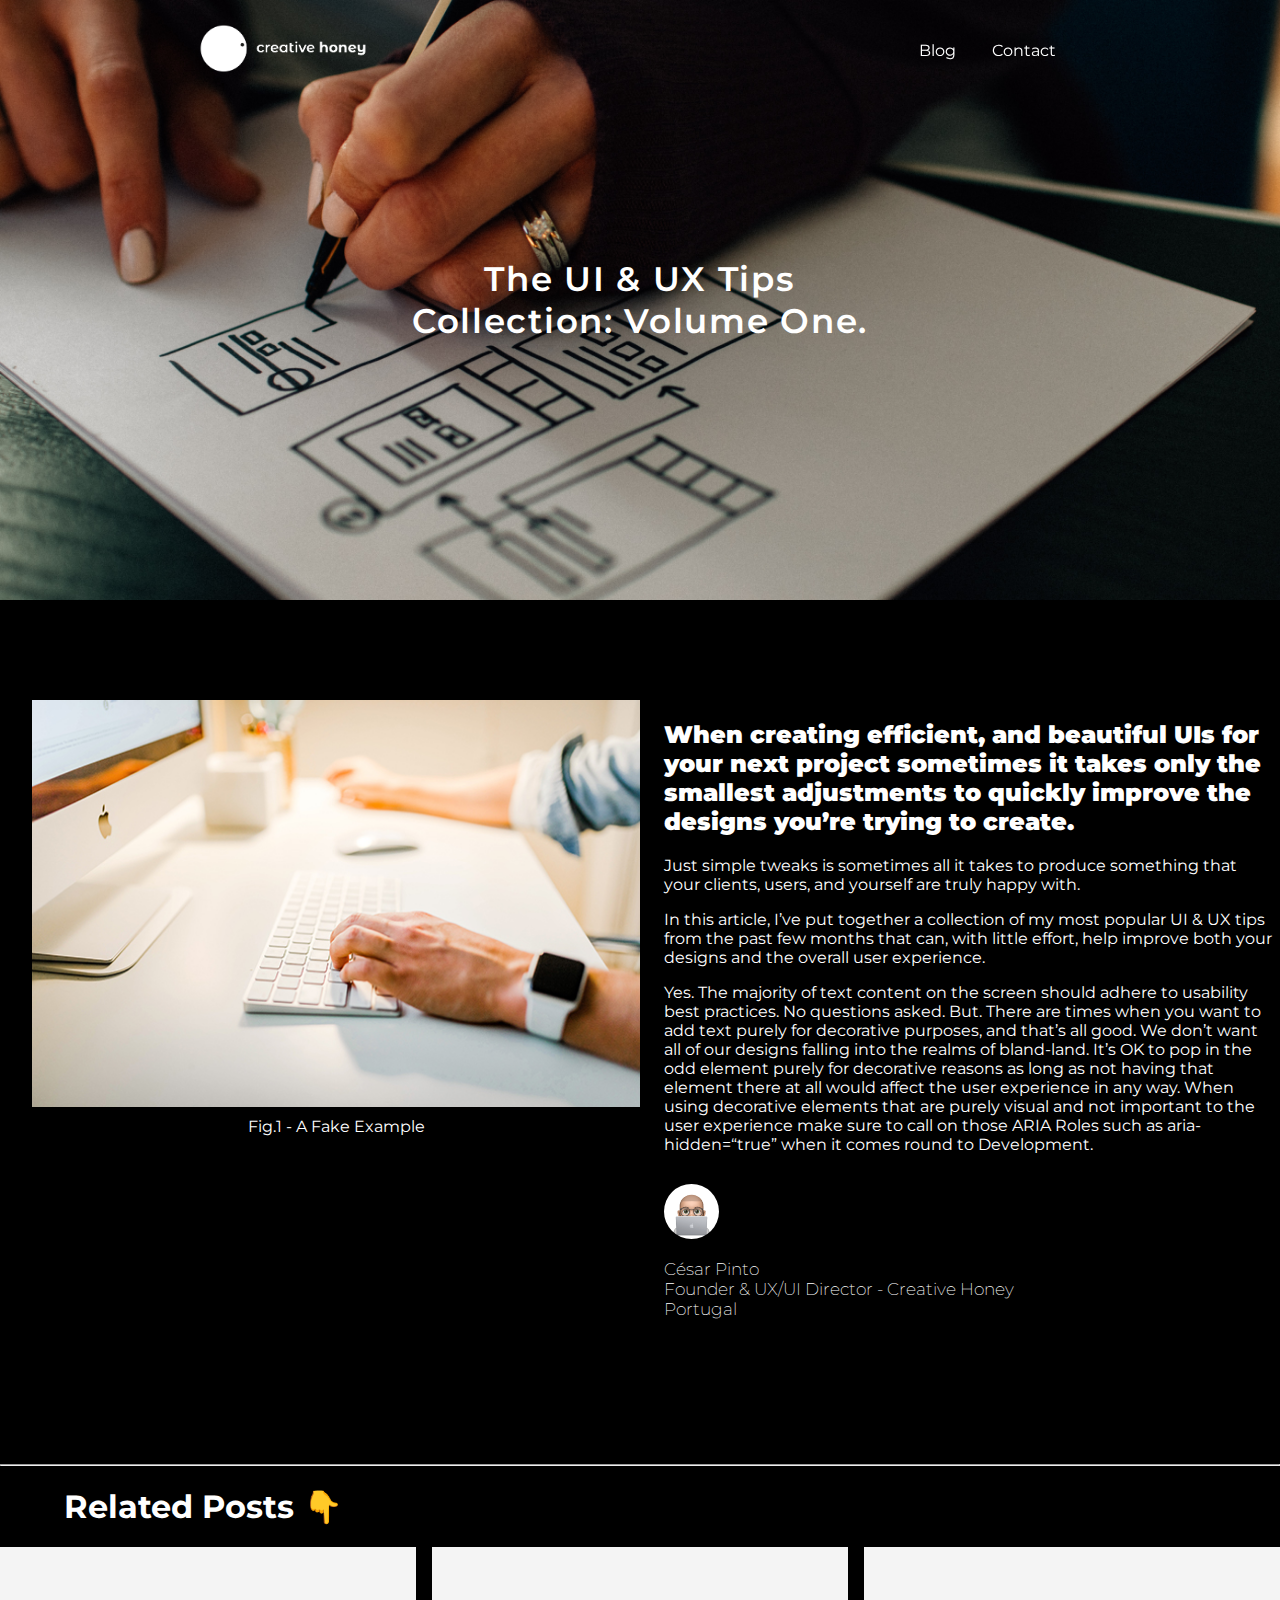
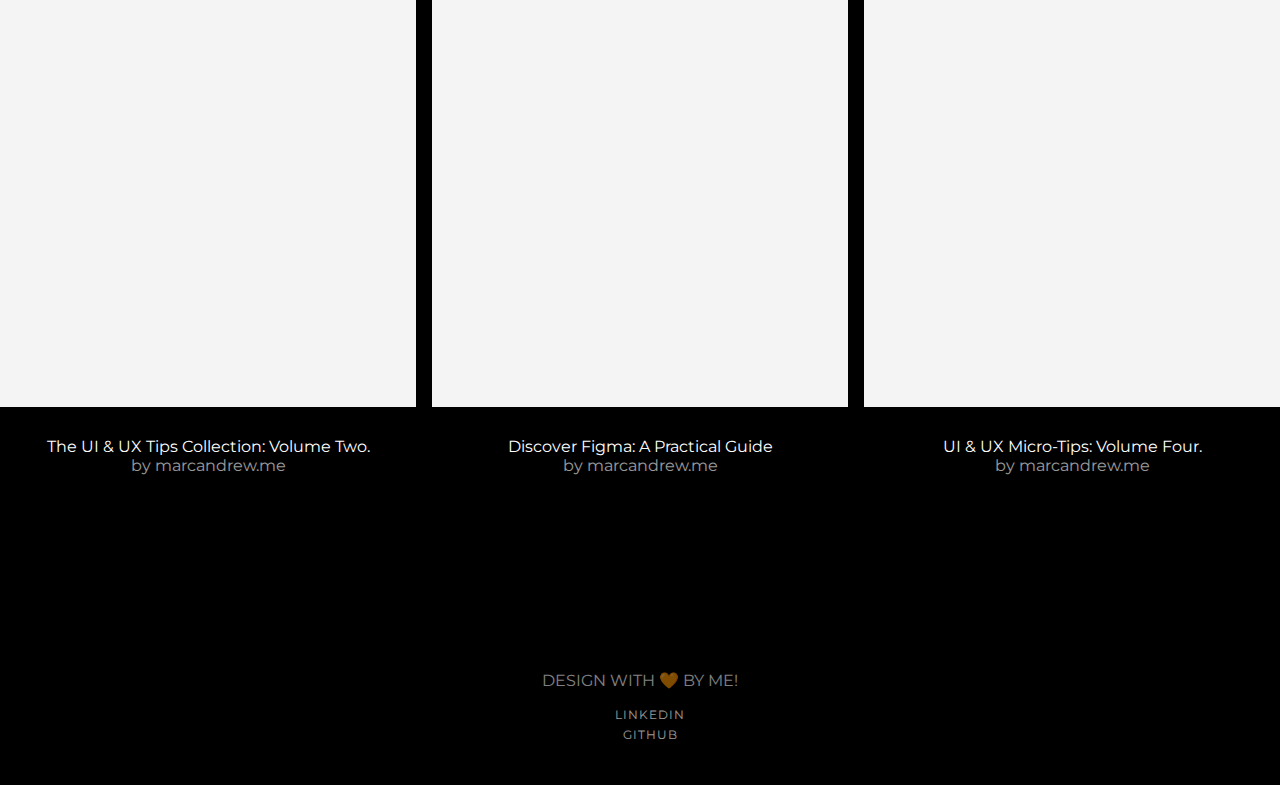
==== post_1.html @ 593b86eb "Add files via upload" ====
<!DOCTYPE html>
<html>

<head>
    <meta charset="utf-8">
    <meta http-equiv="X-UA-Compatible" content="IE=edge">
    <title>The UI & UX Tips . Creative Honey Blog</title>
    <meta name="description" content="Personal Blog Website">
    <meta name="viewport" content="width=device-width, initial-scale=1">
    <link rel="stylesheet" href="css/style.css">
    <link rel="stylesheet" href="css/post_1.css">
    <link rel="shortcut icon" href="./icons/logo.png">
    <link rel="preconnect" href="https://fonts.gstatic.com">
    <link href="https://fonts.googleapis.com/css2?family=Montserrat:wght@300;400;500;600&display=swap" rel="stylesheet">
</head>

<body>
    <!-- Header -->
    <header>
        <nav class="navbar">
            <div class="navbar-container">
                <div class="logo-container">
                    <a href="./index.html">
                        <img class="logo" src="media/CreativeHoney_Logo_White.png" alt="Creative Honey">
                    </a>
                </div>
                <div class="header-menu">
                    <a class="menu-links" href="./post_1.html">Blog</a>
                    <a class="menu-links" href="mailto:hello@creativehoney.pt">Contact</a>
                </div>
            </div>
        </nav>
    </header>

    <!-- Hero -->
    <section class="hero">
        <div class="banner-img-container">
            <img class="banner-img" src="media/blog_header.jpg" alt="">
        </div>
        <div class="banner-text-container">
            <span class="banner-text">
                    <p class="banner-h1-text">The UI & UX Tips <br> Collection: Volume One.</p>
                    
                </span>
        </div>
    </section>


    <!-- Article -->
    <article class="article">
        <div class="nestedGrid">
            <div>
                <img class="img_article" src="media/computer.jpg">
                <figcaption class="imgcaption">Fig.1 - A Fake Example</figcaption>
            </div>
            <div>
                <h2><b>When creating efficient, and beautiful UIs for your next project sometimes it takes only the smallest adjustments to quickly improve the designs you’re trying to create. </b> </h2>
                <p>Just simple tweaks is sometimes all it takes to produce something that your clients, users, and yourself are truly happy with.</p>
                <p>In this article, I’ve put together a collection of my most popular UI & UX tips from the past few months that can, with little effort, help improve both your designs and the overall user experience.</p>

                <p>
                    Yes. The majority of text content on the screen should adhere to usability best practices. No questions asked. But. There are times when you want to add text purely for decorative purposes, and that’s all good. We don’t want all of our designs falling
                    into the realms of bland-land. It’s OK to pop in the odd element purely for decorative reasons as long as not having that element there at all would affect the user experience in any way. When using decorative elements that are purely
                    visual and not important to the user experience make sure to call on those ARIA Roles such as aria-hidden=“true” when it comes round to Development.
                </p>
                <!-- Card -->
                <div class="card">
                    <div class="author-section">
                        <a>
                            <img class="author-avatar" src="media/avatar.png" alt="César Pinto aka me">
                        </a>
                        <div class="author-info">
                            <h3>César Pinto<br> Founder & UX/UI Director - Creative Honey<br> Portugal
                            </h3>
                        </div>
                    </div>
                </div>
            </div>
        </div>
    </article>

    <!-- Other Post -->

    <div class="section_older_blog">
        <hr>
        <h1 class="related">Related Posts &#128071;</h1>
        <div id="blog-grid" class="blog-layout-grid blog-grid">
            <div>
                <a href="./post_1.html" class="blog-image cc-blog-4"></a>
                <div class="blog-description">
                    <a href="./post_1.html" class="blog-name-link">The UI & UX Tips Collection: Volume Two.</a>
                    <div class="paragraph-light">by marcandrew.me</div>
                </div>
            </div>
            <div>
                <a href="./post_2.html" class="blog-image cc-blog-2"></a>
                <div class="blog-description">
                    <a href="./post_2.html" class="blog-name-link">Discover Figma: A Practical Guide</a>
                    <div class="paragraph-light">by marcandrew.me</div>
                </div>
            </div>
            <div>
                <a href="./post_1.html" class="blog-image cc-blog-3"></a>
                <div class="blog-description">
                    <a href="./post_1.html" class="blog-name-link">UI & UX Micro-Tips: Volume Four.</a>
                    <div class="paragraph-light">by marcandrew.me</div>
                </div>
            </div>
        </div>
    </div>

    <!-- Footer -->
    <footer class="footer-wrap">
        <div>
            <a href="https:/creativehoney.pt/" target="_blank" class="copyright-link">
                <div class="paragraph-tiny">design with &#129505; by me!</div>
            </a>
        </div>
        <div class="footer-links">
            <a href="https://www.linkedin.com/in/aveecesar/" target="_blank" class="footer-item">linkedin</a>
            <a href="https://github.com/aveecesar" target="_blank" class="footer-item">github</a>
        </div>
    </footer>
</body>

</html>
---- css/style.css ----
@import "./header.css";
    @import "./   typogarphy.css";
    @import "./post.css";
    a:link {
        text-decoration: none;
    }
    
    a:visited {
        text-decoration: none;
    }
    
    a:hover {
        text-decoration: none;
    }
    
    a:active {
        text-decoration: none;
    }
    
    body {
        box-sizing: border-box;
        font-family: 'Montserrat', sans-serif;
        margin: 0;
        padding: 0;
        height: 0;
        background-color: black;
        color: white;
    }
    /* Hero Banner */
    
    .hero {
        display: grid;
        grid-template-columns: 1fr;
        grid-template-rows: 600px;
        grid-column-gap: 0px;
        grid-row-gap: 0px;
        align-content: center;
        justify-content: center;
    }
    
    .banner-img-container {
        grid-area: 1 / 1 / 2 / 2;
    }
    
    .banner-text-container {
        grid-area: 1 / 1 / 2 / 2;
    }
    
    .banner-img {
        display: grid;
        min-width: 350px;
        width: 100%;
        height: 100%;
        object-fit: cover;
    }
    
    .banner-text-container {
        display: grid;
        align-items: center;
        margin-left: 15%;
        margin-right: 15%;
        text-align: center;
    }
    
    .banner-h1-text {
        font-size: calc(2em + 0.15vw);
        letter-spacing: 0.05em;
        font-weight: 600;
        color: white;
    }
    
    .banner-btn {
        margin-top: 1.5em;
    }
    
    .banner-btn-item {
        font-size: calc(1em + 0.15vw);
        padding-top: calc(0.5em + 0.08vw);
        padding-bottom: calc(0.5em + 0.08vw);
        padding-left: calc(0.5em + 0.08vw);
        padding-right: calc(0.5em + 0.08vw);
        color: rgb(0, 0, 0);
        background-color: white;
        text-align: center;
        text-transform: uppercase;
        font-weight: bold;
        border: 1px solid white;
    }
    
    .banner-btn-item:hover {
        color: white;
        background-color: rgb(92, 92, 92);
        text-align: center;
        text-transform: uppercase;
        font-weight: bold;
        border: none;
    }
    /* Main Content */
    
    .section {
        margin-right: 30px;
        margin-left: 30px;
    }
    
    .container {
        width: 100%;
        max-width: 1140px;
        margin-right: auto;
        margin-left: auto;
    }
    
    .intro-wrap {
        margin-top: 100px;
        margin-bottom: 140px;
    }
    
    .name-text {
        font-size: 20px;
        line-height: 34px;
        font-weight: 400;
    }
    
    .position-name-text {
        margin-bottom: 10px;
        font-size: 20px;
        line-height: 34px;
        font-weight: 400;
        text-transform: none;
    }
    
    .heading-jumbo {
        margin-top: 10px;
        margin-bottom: 10px;
        font-size: 64px;
        line-height: 80px;
        text-transform: none;
    }
    
    .paragraph-light {
        opacity: 0.6;
    }
    
    .paragraph-light.cc-position-name {
        margin-bottom: 5px;
    }
    
    .blog-grid {
        margin-bottom: 80px;
        grid-column-gap: 30px;
        grid-row-gap: 30px;
        grid-template-areas: ". . ." ". . .";
        grid-template-columns: 1.5fr 1fr 1.5fr;
        grid-template-rows: auto auto;
    }
    
    .blog-layout-grid {
        display: -ms-grid;
        display: grid;
        grid-auto-columns: 1fr;
        grid-template-columns: 1fr 1fr;
        grid-template-rows: auto auto;
        grid-row-gap: 16px;
        grid-column-gap: 16px;
    }
    
    .blog-image {
        display: flex;
        height: 460px;
        margin-bottom: 40px;
        flex-direction: column;
        background-color: #f4f4f4;
        background-position: 50% 50%;
        background-size: cover;
    }
    
    .blog-image {
        margin-bottom: 30px;
    }
    
    .blog-image:hover {
        opacity: 0.8;
    }
    
    .blog-image:active {
        opacity: 0.7;
    }
    
    .blog-image.cc-blog-1 {
        background-image: url('https://images.unsplash.com/photo-1581291518570-03a26006fb21?ixid=MnwxMjA3fDB8MHxwaG90by1wYWdlfHx8fGVufDB8fHx8&ixlib=rb-1.2.1&auto=format&fit=crop&w=1950&q=80');
        background-size: cover;
    }
    
    .blog-image.cc-blog-2 {
        background-image: url('https://images.unsplash.com/photo-1605907126120-f68611516ecc?ixid=MnwxMjA3fDB8MHxwaG90by1wYWdlfHx8fGVufDB8fHx8&ixlib=rb-1.2.1&auto=format&fit=crop&w=1950&q=80');
        background-size: cover;
    }
    
    .blog-image.cc-blog-3 {
        background-image: url('https://images.unsplash.com/photo-1586717799252-bd134ad00e26?ixid=MnwxMjA3fDB8MHxwaG90by1wYWdlfHx8fGVufDB8fHx8&ixlib=rb-1.2.1&auto=format&fit=crop&w=1950&q=80');
        background-size: cover;
    }
    
    .blog-image.cc-blog-4 {
        background-image: url('https://images.unsplash.com/photo-1541462608143-67571c6738dd?ixlib=rb-1.2.1&ixid=MnwxMjA3fDB8MHxwaG90by1wYWdlfHx8fGVufDB8fHx8&auto=format&fit=crop&w=1950&q=80');
        background-size: cover;
    }
    
    .blog-image.cc-blog-5 {
        background-image: url('https://images.unsplash.com/photo-1591381287254-b3349c60bf9b?ixid=MnwxMjA3fDB8MHxwaG90by1wYWdlfHx8fGVufDB8fHx8&ixlib=rb-1.2.1&auto=format&fit=crop&w=1950&q=80');
        background-size: cover;
    }
    
    .blog-image.cc-blog-6 {
        background-image: url('https://images.unsplash.com/photo-1605918321755-0b5ffd8a796a?ixlib=rb-1.2.1&ixid=MnwxMjA3fDB8MHxwaG90by1wYWdlfHx8fGVufDB8fHx8&auto=format&fit=crop&w=1234&q=80');
        background-size: cover;
    }
    
    .blog-description {
        display: flex;
        width: 100%;
        margin-bottom: 60px;
        flex-direction: column;
        justify-content: center;
        align-items: center;
    }
    /* Footer */
    
    .copyright-link {
        display: flex;
        align-items: center;
        opacity: 0.5;
        transition: opacity 400ms ease;
        text-decoration: none;
        text-transform: uppercase;
    }
    
    .copyright-link:hover {
        opacity: 1;
    }
    
    .copyright-link:active {
        opacity: 0.8;
    }
    
    .copyright-link {
        margin-bottom: 15px;
    }
    
    .footer-links {
        display: flex;
        margin-right: -20px;
        align-items: center;
        flex-direction: column;
    }
    
    .footer-item {
        margin-right: 20px;
        margin-left: 20px;
        opacity: 0.6;
        font-size: 12px;
        line-height: 20px;
        letter-spacing: 1px;
        text-decoration: none;
        text-transform: uppercase;
    }
    
    .footer-item:hover {
        opacity: 0.9;
    }
    
    .footer-item:active {
        opacity: 0.8;
    }
    
    .footer-wrap {
        display: flex;
        padding: 40px 50px;
        justify-content: space-between;
        align-items: center;
        flex-direction: column;
        text-align: center;
    }
    /* Media */
    
    @media screen and (max-width: 991px) {
        .heading-jumbo {
            font-size: 56px;
            line-height: 70px;
        }
        .blog-grid {
            display: -webkit-box;
            display: -webkit-flex;
            display: -ms-flexbox;
            display: flex;
            flex-direction: column;
            align-items: stretch;
        }
        .about-intro-grid {
            grid-row-gap: 50px;
            grid-template-areas: "." ".";
            grid-template-columns: 1fr;
            grid-template-rows: auto auto;
            text-align: center;
        }
        .about-head-text-wrap {
            width: 80%;
            margin-right: auto;
            margin-left: auto;
        }
    }
    
    @media screen and (max-width: 767px) {
        .heading-jumbo {
            font-size: 50px;
            line-height: 64px;
        }
        .rich-text {
            width: 90%;
            max-width: 470px;
            text-align: left;
        }
        .container {
            text-align: center;
        }
        .heading-jumbo {
            font-size: 50px;
            line-height: 64px;
        }
        .section {
            margin-right: 15px;
            margin-left: 15px;
        }
        .work-position-wrap {
            margin-bottom: 40px;
        }
        .blog-name-link {
            font-size: 16px;
            line-height: 28px;
        }
        .footer-item {
            margin-top: 10px;
            margin-bottom: 10px;
            margin-left: 0px;
        }
    }
    
    @media screen and (max-width: 479px) {
        .heading-jumbo {
            font-size: 36px;
            line-height: 48px;
        }
    }
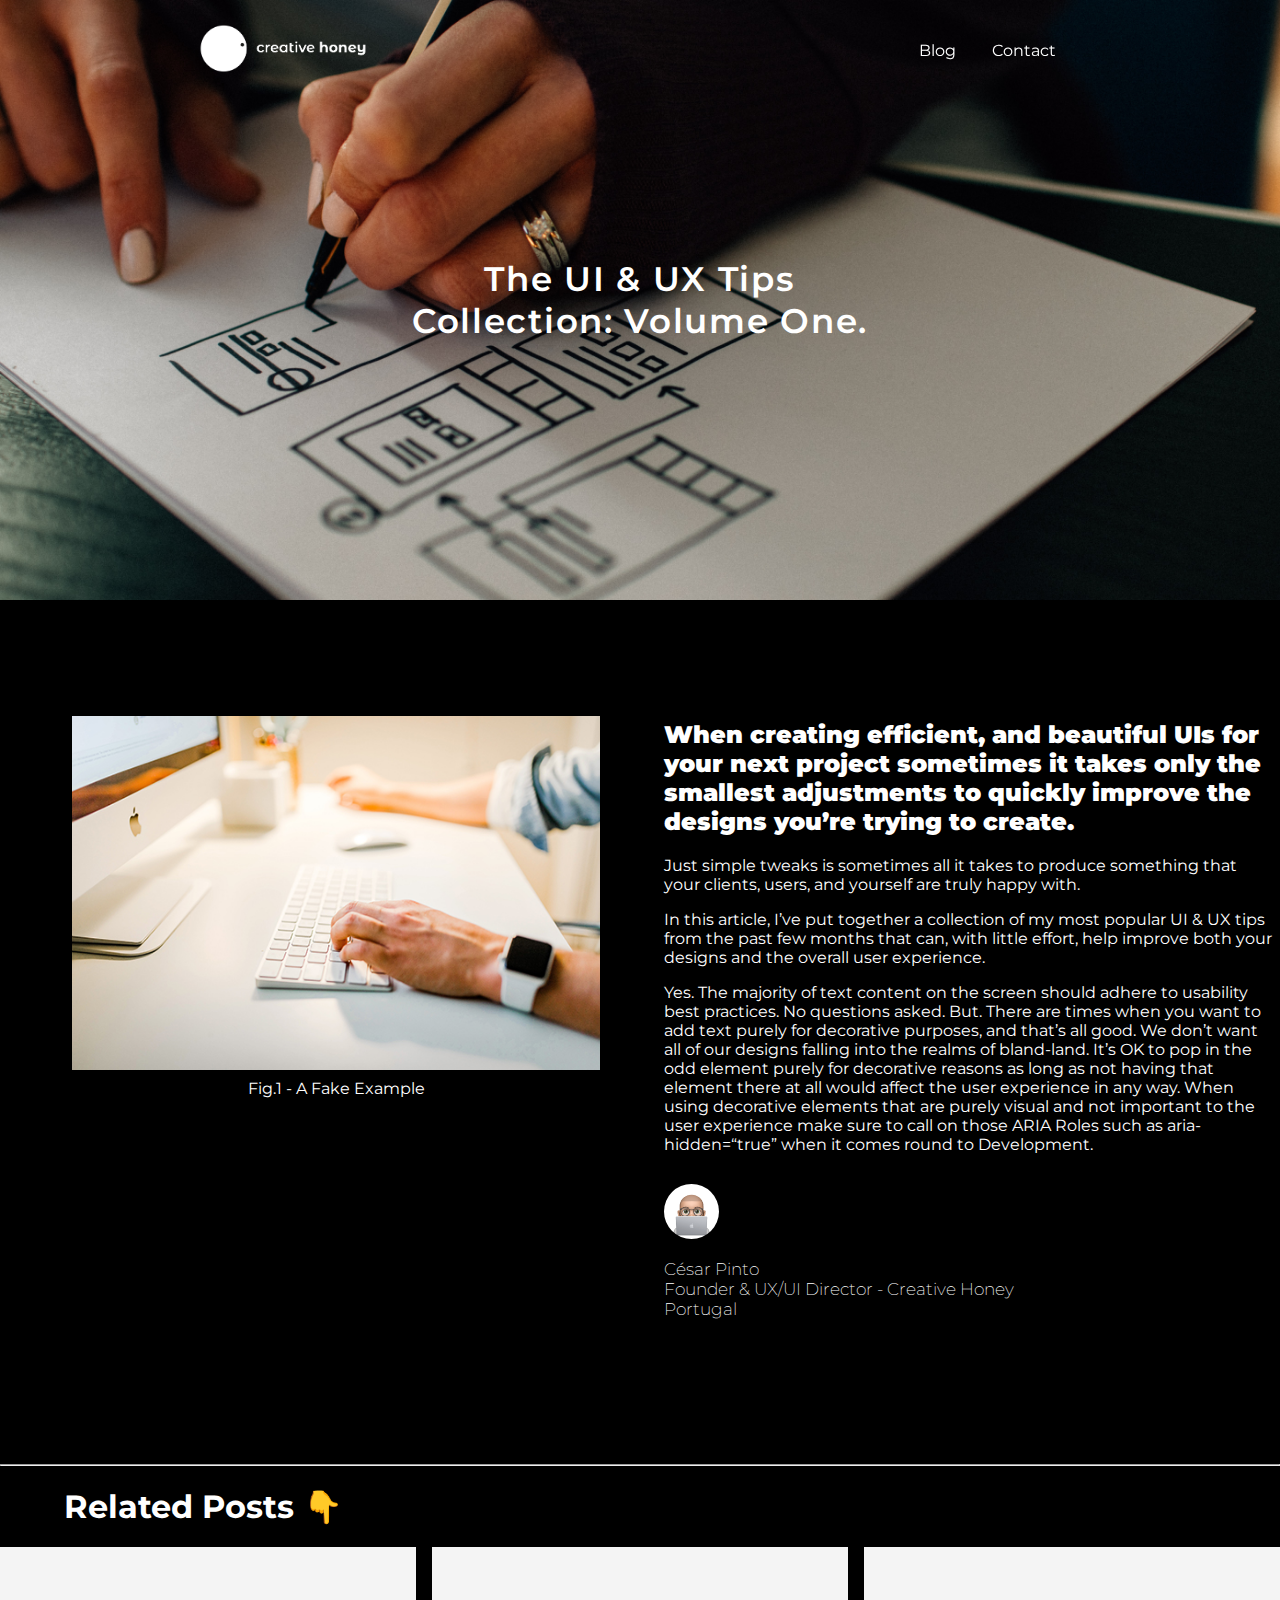
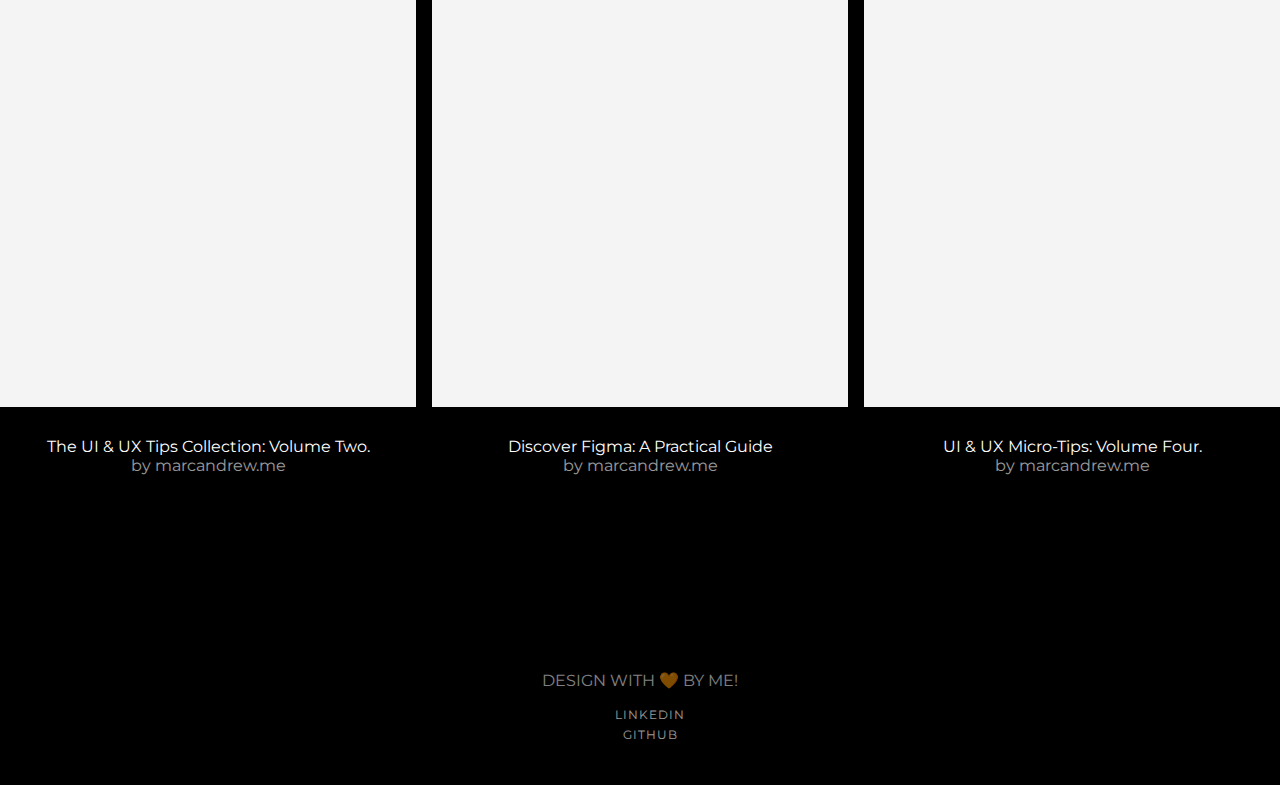
==== commit fd6e8f22: "Update post_1.html" ====
--- a/post_1.html
+++ b/post_1.html
@@ -1,5 +1,5 @@
 <!DOCTYPE html>
-<html>
+<html lang="en">
 
 <head>
     <meta charset="utf-8">
@@ -35,13 +35,12 @@
     <!-- Hero -->
     <section class="hero">
         <div class="banner-img-container">
-            <img class="banner-img" src="media/blog_header.jpg" alt="">
+            <img class="banner-img" src="media/blog_header.jpg" alt="Banner Blog">
         </div>
         <div class="banner-text-container">
-            <span class="banner-text">
-                    <p class="banner-h1-text">The UI & UX Tips <br> Collection: Volume One.</p>
-                    
-                </span>
+            <div class="banner-text">
+                    <h1 class="banner-h1-text">The UI & UX Tips <br> Collection: Volume One.</h1>
+                </div>
         </div>
     </section>
 
@@ -50,8 +49,10 @@
     <article class="article">
         <div class="nestedGrid">
             <div>
-                <img class="img_article" src="media/computer.jpg">
+                <figure>
+                <img class="img_article" src="media/computer.jpg" alt="Computer">
                 <figcaption class="imgcaption">Fig.1 - A Fake Example</figcaption>
+                </figure>
             </div>
             <div>
                 <h2><b>When creating efficient, and beautiful UIs for your next project sometimes it takes only the smallest adjustments to quickly improve the designs you’re trying to create. </b> </h2>
@@ -112,7 +113,7 @@
     <!-- Footer -->
     <footer class="footer-wrap">
         <div>
-            <a href="https:/creativehoney.pt/" target="_blank" class="copyright-link">
+            <a href="https://www.creativehoney.pt/" target="_blank" class="copyright-link">
                 <div class="paragraph-tiny">design with &#129505; by me!</div>
             </a>
         </div>
@@ -123,4 +124,4 @@
     </footer>
 </body>
 
-</html>+</html>
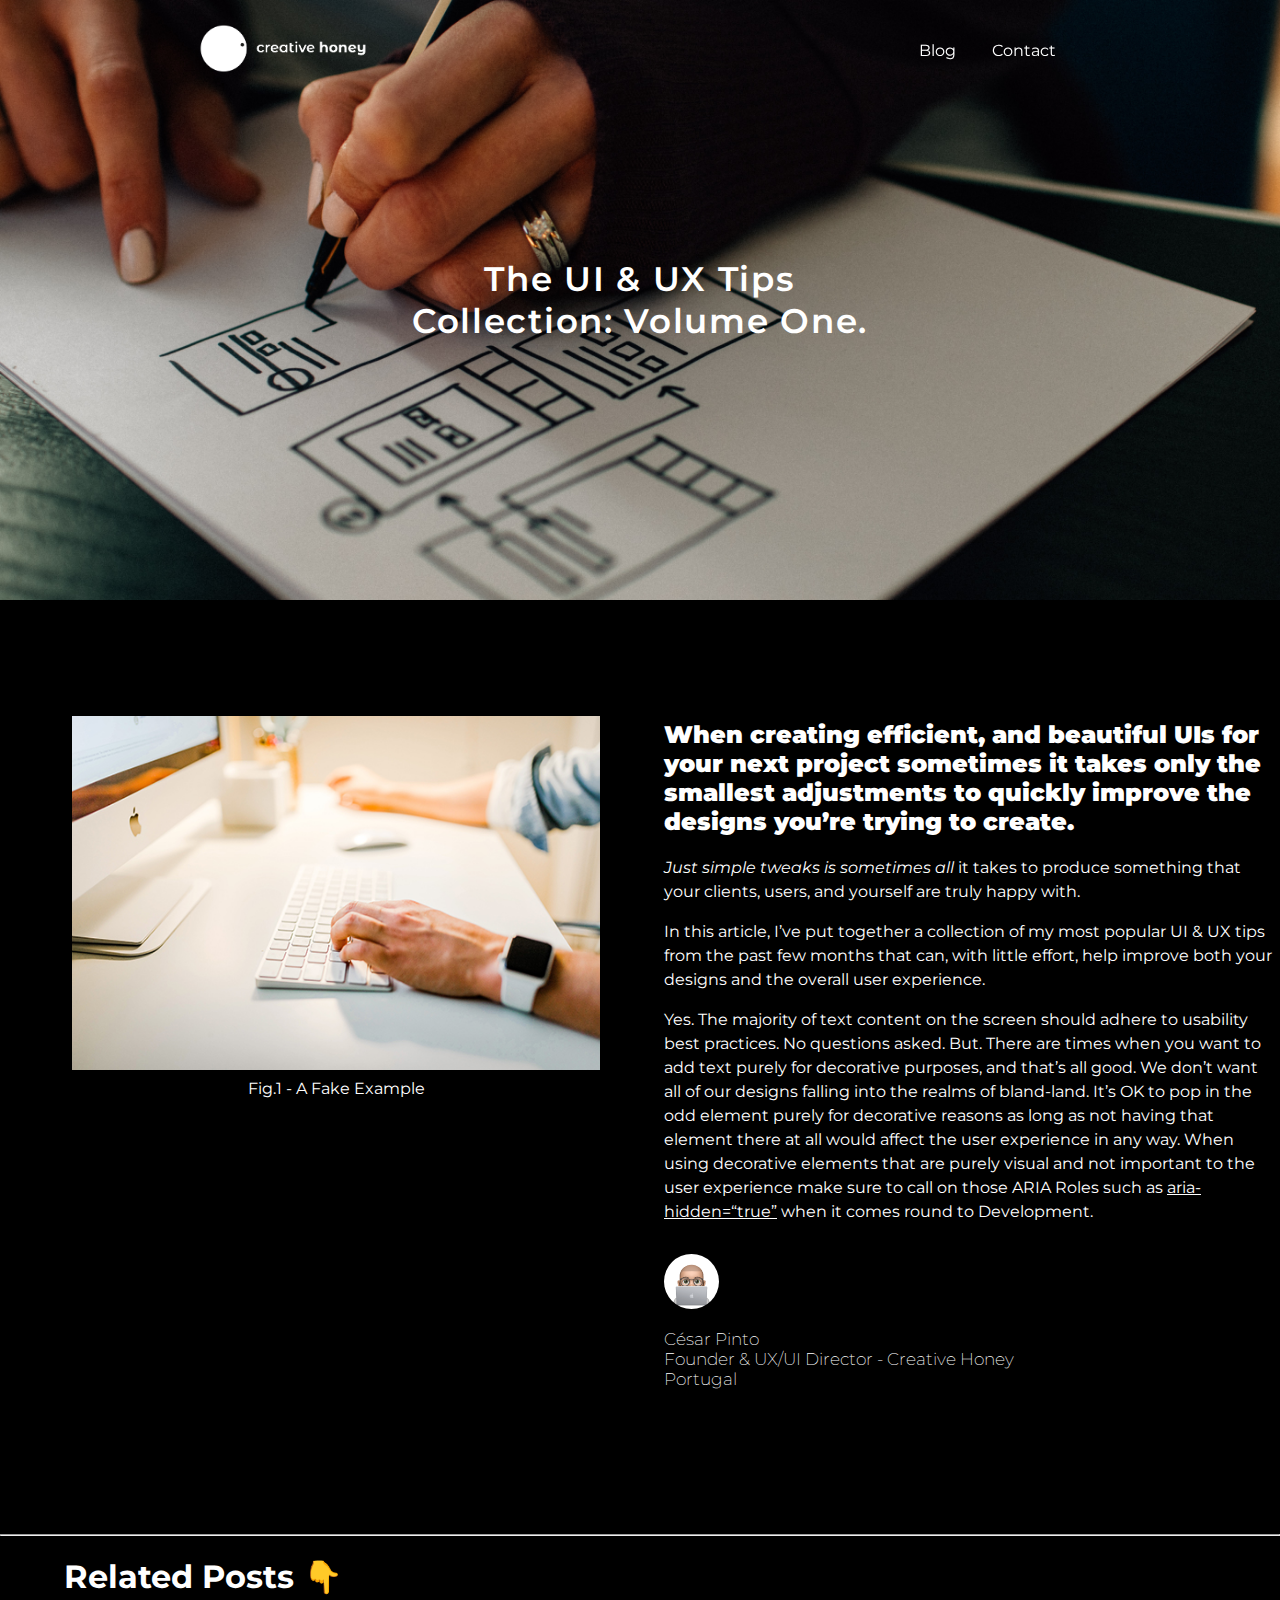
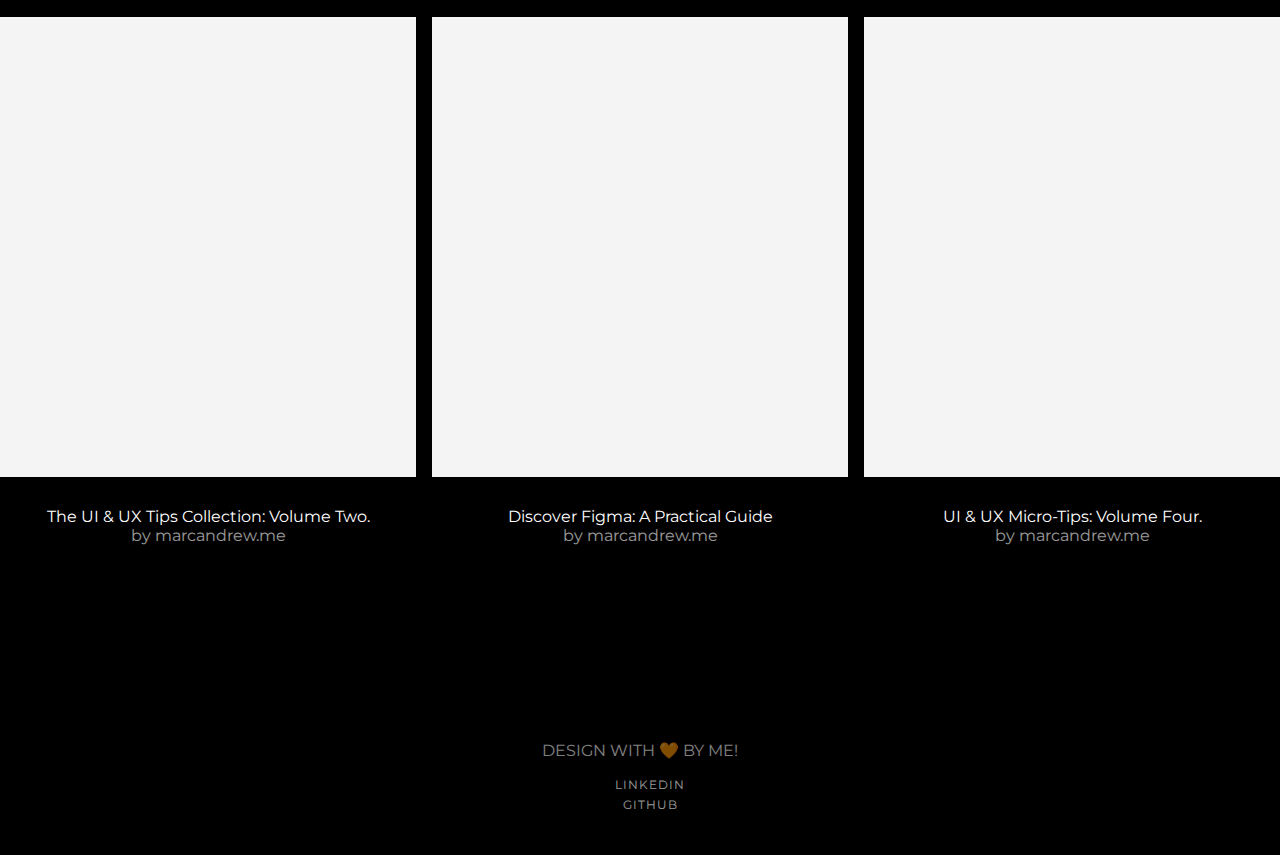
==== commit ba809f9a: "Update post_1.html" ====
--- a/post_1.html
+++ b/post_1.html
@@ -56,13 +56,13 @@
             </div>
             <div>
                 <h2><b>When creating efficient, and beautiful UIs for your next project sometimes it takes only the smallest adjustments to quickly improve the designs you’re trying to create. </b> </h2>
-                <p>Just simple tweaks is sometimes all it takes to produce something that your clients, users, and yourself are truly happy with.</p>
+                <p><em>Just simple tweaks is sometimes all</em> it takes to produce something that your clients, users, and yourself are truly happy with.</p>
                 <p>In this article, I’ve put together a collection of my most popular UI & UX tips from the past few months that can, with little effort, help improve both your designs and the overall user experience.</p>
 
                 <p>
                     Yes. The majority of text content on the screen should adhere to usability best practices. No questions asked. But. There are times when you want to add text purely for decorative purposes, and that’s all good. We don’t want all of our designs falling
                     into the realms of bland-land. It’s OK to pop in the odd element purely for decorative reasons as long as not having that element there at all would affect the user experience in any way. When using decorative elements that are purely
-                    visual and not important to the user experience make sure to call on those ARIA Roles such as aria-hidden=“true” when it comes round to Development.
+                    visual and not important to the user experience make sure to call on those ARIA Roles such as <u>aria-hidden=“true”</u> when it comes round to Development.
                 </p>
                 <!-- Card -->
                 <div class="card">
--- a/css/style.css
+++ b/css/style.css
@@ -1,5 +1,5 @@
     @import "./header.css";
-    @import "./   typogarphy.css";
+    @import "./typogarphy.css";
     @import "./post.css";
     a:link {
         text-decoration: none;
@@ -80,15 +80,15 @@
         padding-left: calc(0.5em + 0.08vw);
         padding-right: calc(0.5em + 0.08vw);
         color: rgb(0, 0, 0);
-        background-color: white;
+        background-color: #ffffff;
         text-align: center;
         text-transform: uppercase;
         font-weight: bold;
-        border: 1px solid white;
+        border: 1px solid #ffffff;
     }
     
     .banner-btn-item:hover {
-        color: white;
+        color: #ffffff;
         background-color: rgb(92, 92, 92);
         text-align: center;
         text-transform: uppercase;
@@ -154,7 +154,6 @@
     }
     
     .blog-layout-grid {
-        display: -ms-grid;
         display: grid;
         grid-auto-columns: 1fr;
         grid-template-columns: 1fr 1fr;
@@ -288,9 +287,6 @@
             line-height: 70px;
         }
         .blog-grid {
-            display: -webkit-box;
-            display: -webkit-flex;
-            display: -ms-flexbox;
             display: flex;
             flex-direction: column;
             align-items: stretch;
@@ -349,4 +345,4 @@
             font-size: 36px;
             line-height: 48px;
         }
-    }+    }
